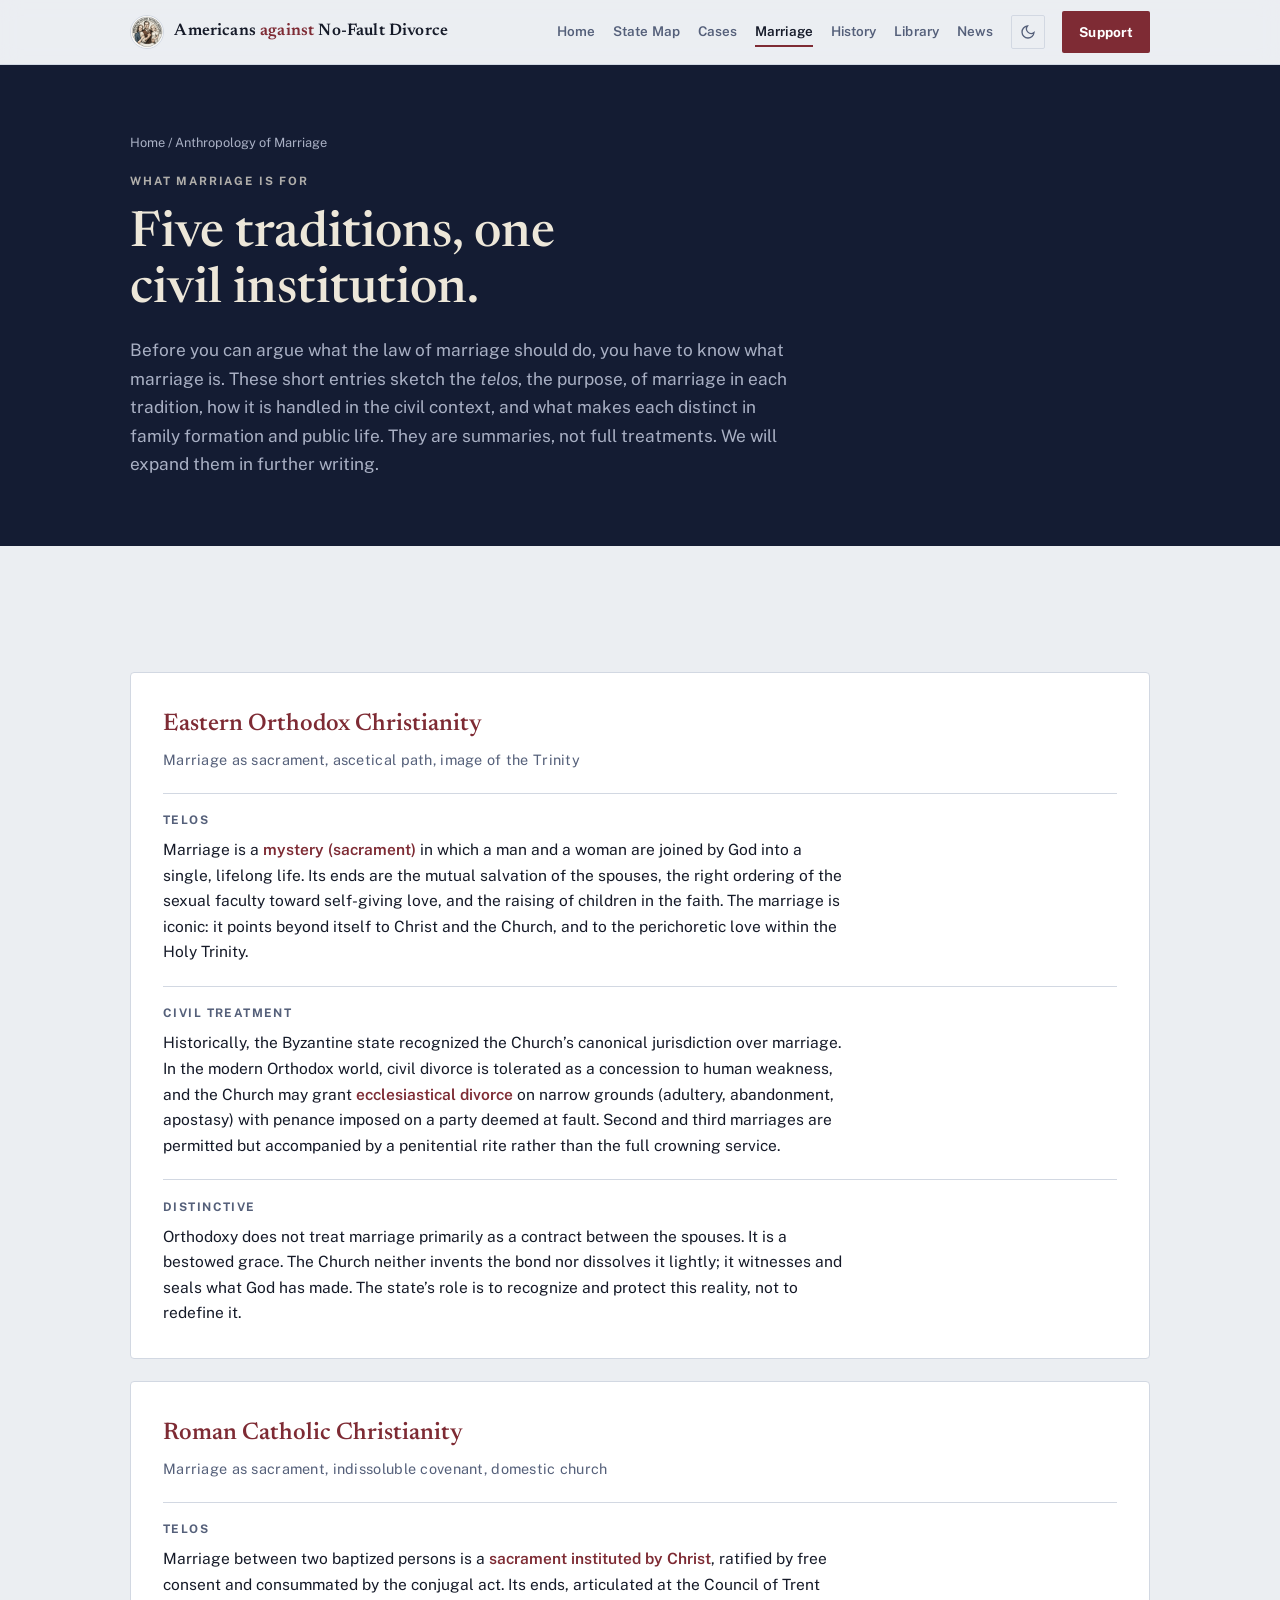
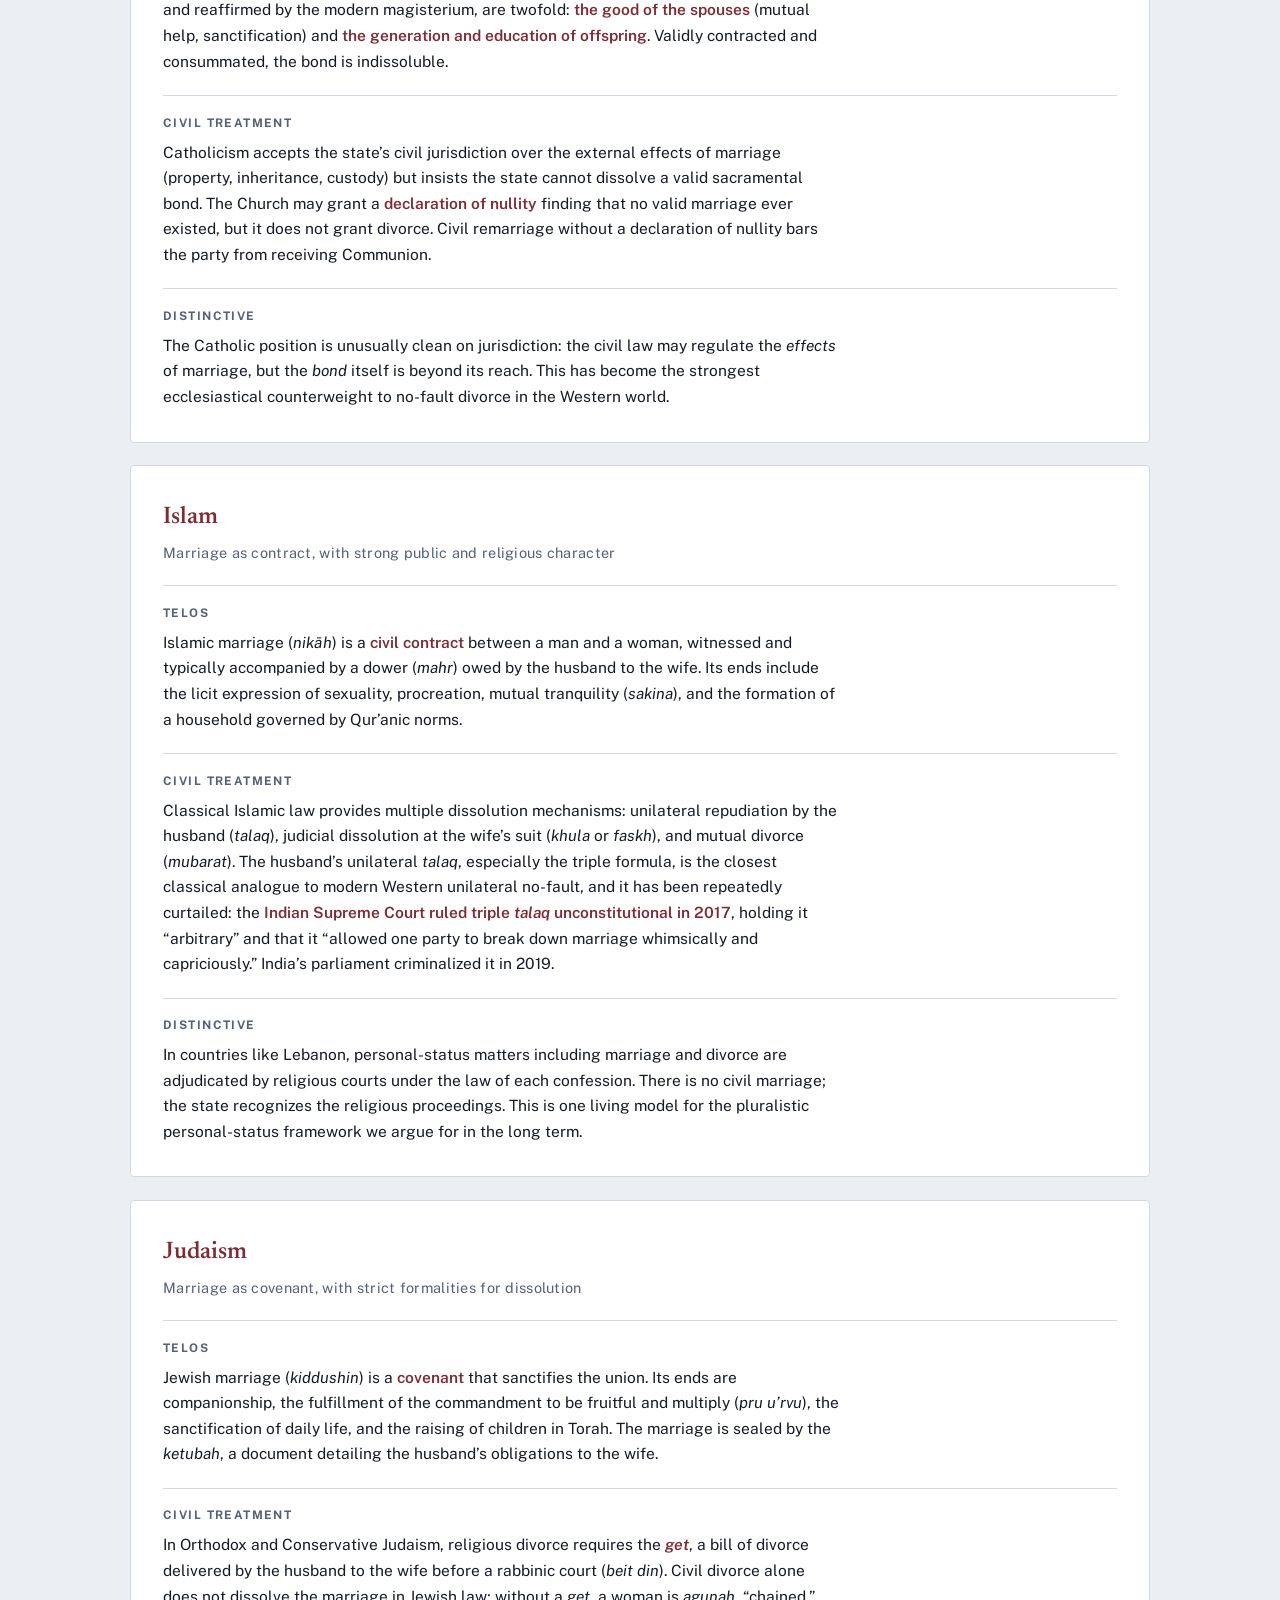
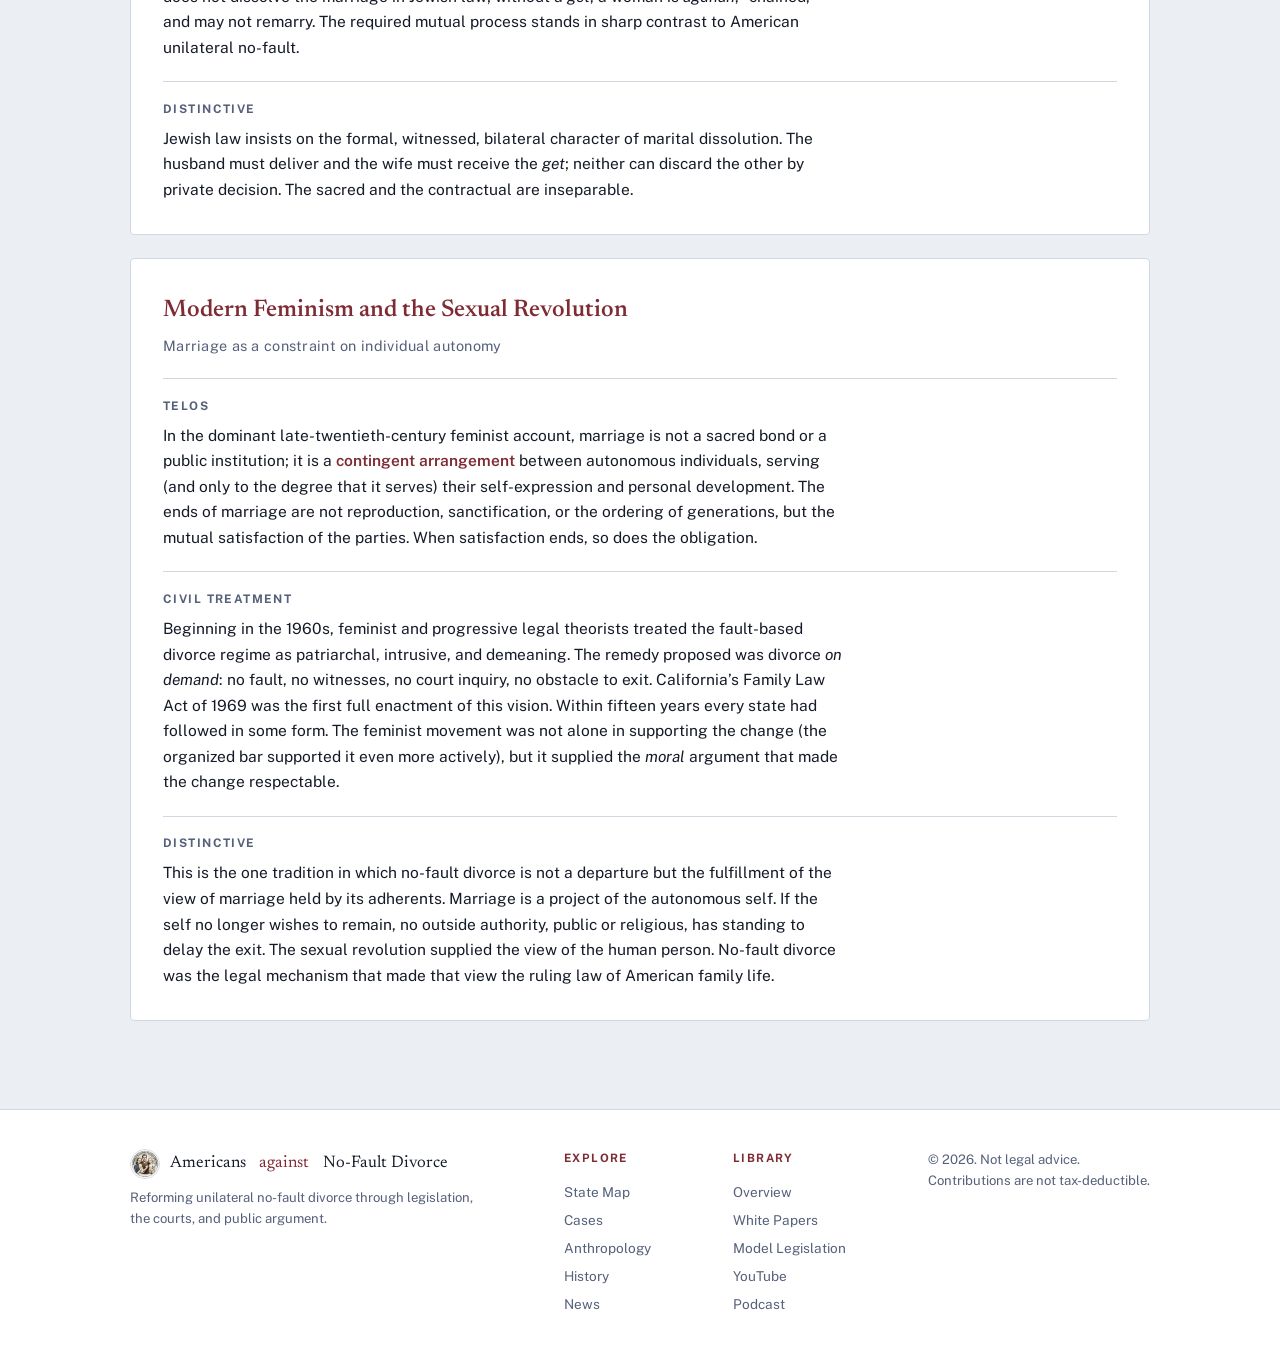
==== anthropology.html @ 53d506ba "Add files via upload" ====
<!doctype html>
<html lang="en">
<head>
<meta charset="utf-8">
<meta name="viewport" content="width=device-width, initial-scale=1, viewport-fit=cover">
<title>Anthropology of Marriage: Americans Against No-Fault Divorce</title>
<link rel="icon" href="assets/logo-180.png">
<link rel="stylesheet" href="https://fonts.googleapis.com/css2?family=Newsreader:ital,opsz,wght@0,6..72,400..700;1,6..72,400..700&family=Public+Sans:wght@400;600;700;800&display=swap">
<link rel="stylesheet" href="site.css">
</head>
<body>

<header class="nav">
  <div class="wrap">
    <a href="index.html" class="brand"><img src="assets/logo-180.png" alt="">
      <span class="bname">Americans <span class="amp">against</span> No&#8209;Fault Divorce</span></a>
    <nav class="navlinks">
      <a href="index.html">Home</a>
      <a href="index.html#map">State Map</a>
      <a href="cases.html">Cases</a>
      <a href="anthropology.html" class="active">Marriage</a>
      <a href="history.html">History</a>
      <a href="library.html">Library</a>
      <a href="news.html">News</a>
    </nav>
    <button class="themetoggle" id="themeBtn" aria-label="Toggle light or dark theme"><svg width="16" height="16" viewBox="0 0 24 24" fill="none" stroke="currentColor" stroke-width="2" aria-hidden="true"><path d="M21 12.8A9 9 0 1 1 11.2 3a7 7 0 0 0 9.8 9.8z"/></svg></button>
    <a href="index.html#involved" class="btn">Support</a>
  </div>
</header>

<div class="pagehead">
  <div class="wrap">
    <div class="crumb"><a href="index.html">Home</a> / Anthropology of Marriage</div>
    <div class="eyebrow">What Marriage Is For</div>
    <h1>Five traditions, one civil institution.</h1>
    <p class="lede">Before you can argue what the law of marriage should do, you have to know what marriage is. These short entries sketch the <i>telos</i>, the purpose, of marriage in each tradition, how it is handled in the civil context, and what makes each distinct in family formation and public life. They are summaries, not full treatments. We will expand them in further writing.</p>
  </div>
</div>

<main>
<section>
  <div class="wrap">
    <div class="faiths">

      <article class="faith">
        <div class="fname">Eastern Orthodox Christianity</div>
        <div class="fsubtitle">Marriage as sacrament, ascetical path, image of the Trinity</div>
        <h4>Telos</h4>
        <p>Marriage is a <b>mystery (sacrament)</b> in which a man and a woman are joined by God into a single, lifelong life. Its ends are the mutual salvation of the spouses, the right ordering of the sexual faculty toward self-giving love, and the raising of children in the faith. The marriage is iconic: it points beyond itself to Christ and the Church, and to the perichoretic love within the Holy Trinity.</p>
        <h4>Civil treatment</h4>
        <p>Historically, the Byzantine state recognized the Church&rsquo;s canonical jurisdiction over marriage. In the modern Orthodox world, civil divorce is tolerated as a concession to human weakness, and the Church may grant <b>ecclesiastical divorce</b> on narrow grounds (adultery, abandonment, apostasy) with penance imposed on a party deemed at fault. Second and third marriages are permitted but accompanied by a penitential rite rather than the full crowning service.</p>
        <h4>Distinctive</h4>
        <p>Orthodoxy does not treat marriage primarily as a contract between the spouses. It is a bestowed grace. The Church neither invents the bond nor dissolves it lightly; it witnesses and seals what God has made. The state&rsquo;s role is to recognize and protect this reality, not to redefine it.</p>
      </article>

      <article class="faith">
        <div class="fname">Roman Catholic Christianity</div>
        <div class="fsubtitle">Marriage as sacrament, indissoluble covenant, domestic church</div>
        <h4>Telos</h4>
        <p>Marriage between two baptized persons is a <b>sacrament instituted by Christ</b>, ratified by free consent and consummated by the conjugal act. Its ends, articulated at the Council of Trent and reaffirmed by the modern magisterium, are twofold: <b>the good of the spouses</b> (mutual help, sanctification) and <b>the generation and education of offspring</b>. Validly contracted and consummated, the bond is indissoluble.</p>
        <h4>Civil treatment</h4>
        <p>Catholicism accepts the state&rsquo;s civil jurisdiction over the external effects of marriage (property, inheritance, custody) but insists the state cannot dissolve a valid sacramental bond. The Church may grant a <b>declaration of nullity</b> finding that no valid marriage ever existed, but it does not grant divorce. Civil remarriage without a declaration of nullity bars the party from receiving Communion.</p>
        <h4>Distinctive</h4>
        <p>The Catholic position is unusually clean on jurisdiction: the civil law may regulate the <i>effects</i> of marriage, but the <i>bond</i> itself is beyond its reach. This has become the strongest ecclesiastical counterweight to no-fault divorce in the Western world.</p>
      </article>

      <article class="faith">
        <div class="fname">Islam</div>
        <div class="fsubtitle">Marriage as contract, with strong public and religious character</div>
        <h4>Telos</h4>
        <p>Islamic marriage (<i>nik&amacr;h</i>) is a <b>civil contract</b> between a man and a woman, witnessed and typically accompanied by a dower (<i>mahr</i>) owed by the husband to the wife. Its ends include the licit expression of sexuality, procreation, mutual tranquility (<i>sakina</i>), and the formation of a household governed by Qur&rsquo;anic norms.</p>
        <h4>Civil treatment</h4>
        <p>Classical Islamic law provides multiple dissolution mechanisms: unilateral repudiation by the husband (<i>talaq</i>), judicial dissolution at the wife&rsquo;s suit (<i>khula</i> or <i>faskh</i>), and mutual divorce (<i>mubarat</i>). The husband&rsquo;s unilateral <i>talaq</i>, especially the triple formula, is the closest classical analogue to modern Western unilateral no-fault, and it has been repeatedly curtailed: the <b>Indian Supreme Court ruled triple <i>talaq</i> unconstitutional in 2017</b>, holding it &ldquo;arbitrary&rdquo; and that it &ldquo;allowed one party to break down marriage whimsically and capriciously.&rdquo; India&rsquo;s parliament criminalized it in 2019.</p>
        <h4>Distinctive</h4>
        <p>In countries like Lebanon, personal-status matters including marriage and divorce are adjudicated by religious courts under the law of each confession. There is no civil marriage; the state recognizes the religious proceedings. This is one living model for the pluralistic personal-status framework we argue for in the long term.</p>
      </article>

      <article class="faith">
        <div class="fname">Judaism</div>
        <div class="fsubtitle">Marriage as covenant, with strict formalities for dissolution</div>
        <h4>Telos</h4>
        <p>Jewish marriage (<i>kiddushin</i>) is a <b>covenant</b> that sanctifies the union. Its ends are companionship, the fulfillment of the commandment to be fruitful and multiply (<i>pru u&rsquo;rvu</i>), the sanctification of daily life, and the raising of children in Torah. The marriage is sealed by the <i>ketubah</i>, a document detailing the husband&rsquo;s obligations to the wife.</p>
        <h4>Civil treatment</h4>
        <p>In Orthodox and Conservative Judaism, religious divorce requires the <b><i>get</i></b>, a bill of divorce delivered by the husband to the wife before a rabbinic court (<i>beit din</i>). Civil divorce alone does not dissolve the marriage in Jewish law; without a <i>get</i>, a woman is <i>agunah</i>, &ldquo;chained,&rdquo; and may not remarry. The required mutual process stands in sharp contrast to American unilateral no-fault.</p>
        <h4>Distinctive</h4>
        <p>Jewish law insists on the formal, witnessed, bilateral character of marital dissolution. The husband must deliver and the wife must receive the <i>get</i>; neither can discard the other by private decision. The sacred and the contractual are inseparable.</p>
      </article>

      <article class="faith">
        <div class="fname">Modern Feminism and the Sexual Revolution</div>
        <div class="fsubtitle">Marriage as a constraint on individual autonomy</div>
        <h4>Telos</h4>
        <p>In the dominant late-twentieth-century feminist account, marriage is not a sacred bond or a public institution; it is a <b>contingent arrangement</b> between autonomous individuals, serving (and only to the degree that it serves) their self-expression and personal development. The ends of marriage are not reproduction, sanctification, or the ordering of generations, but the mutual satisfaction of the parties. When satisfaction ends, so does the obligation.</p>
        <h4>Civil treatment</h4>
        <p>Beginning in the 1960s, feminist and progressive legal theorists treated the fault-based divorce regime as patriarchal, intrusive, and demeaning. The remedy proposed was divorce <i>on demand</i>: no fault, no witnesses, no court inquiry, no obstacle to exit. California&rsquo;s Family Law Act of 1969 was the first full enactment of this vision. Within fifteen years every state had followed in some form. The feminist movement was not alone in supporting the change (the organized bar supported it even more actively), but it supplied the <i>moral</i> argument that made the change respectable.</p>
        <h4>Distinctive</h4>
        <p>This is the one tradition in which no-fault divorce is not a departure but the fulfillment of the view of marriage held by its adherents. Marriage is a project of the autonomous self. If the self no longer wishes to remain, no outside authority, public or religious, has standing to delay the exit. The sexual revolution supplied the view of the human person. No-fault divorce was the legal mechanism that made that view the ruling law of American family life.</p>
      </article>

    </div>
  </div>
</section>
</main>

<footer>
  <div class="wrap">
    <div class="fcol"><div class="fb"><img src="assets/logo-180.png" alt="">Americans <span style="color:var(--accent)">&nbsp;against&nbsp;</span> No-Fault Divorce</div>
      <small>Reforming unilateral no-fault divorce through legislation, the courts, and public argument.</small></div>
    <nav><div class="fhead">Explore</div><a href="index.html#map">State Map</a><a href="cases.html">Cases</a><a href="anthropology.html">Anthropology</a><a href="history.html">History</a><a href="news.html">News</a></nav>
    <nav><div class="fhead">Library</div><a href="library.html">Overview</a><a href="papers.html">White Papers</a><a href="bills.html">Model Legislation</a><a href="youtube.html">YouTube</a><a href="podcast.html">Podcast</a></nav>
    <div class="fcol"><small>&copy; <span class="yr"></span>. Not legal advice.<br>Contributions are not tax-deductible.</small></div>
  </div>
</footer>
<script src="site.js"></script>
</body>
</html>
---- site.css ----
/* Americans Against No-Fault Divorce */
:root{
  --bg:#EBEEF2; --surface:#FFFFFF; --ink:#151A28; --muted:#55607A;
  --line:#D2D8E2; --accent:#7E2B34; --accent-soft:#9A3B44;
  --navy:#141C33; --on-navy:#EDE7D9; --on-navy-muted:#A9B0C4;
  --chip:#EEF1F6; --good:#2E6B4F; --good-fill:#DCEBE2;
  --red:#B4303A; --red-fill:#F4D3D6; --amber:#9A6B1A; --amber-fill:#F2E4C7;
  --paper:#F7F4EC; --paper-line:#D8D2C2;
  --serif:"Newsreader",Georgia,"Times New Roman",serif;
  --sans:"Public Sans",system-ui,-apple-system,"Segoe UI",sans-serif;
  --maxw:1060px;
  --header-bg:rgba(235,238,242,.84);
}
@media (prefers-color-scheme:dark){:root:not([data-theme="light"]){
  --bg:#0D111C; --surface:#151B2A; --ink:#E7E9EF; --muted:#9BA5BB;
  --line:#28303F; --accent:#CC7A80; --accent-soft:#B9666C;
  --navy:#090D18; --on-navy:#ECE6D8; --on-navy-muted:#9BA3BA;
  --chip:#1B2334; --good:#5FB58C; --good-fill:#13271F;
  --red:#D96B74; --red-fill:#3A1A1E; --amber:#D9B06A; --amber-fill:#2E2416;
  --header-bg:rgba(13,17,28,.84);
  color-scheme:dark;
}}
:root[data-theme="dark"]{
  --bg:#0D111C; --surface:#151B2A; --ink:#E7E9EF; --muted:#9BA5BB;
  --line:#28303F; --accent:#CC7A80; --accent-soft:#B9666C;
  --navy:#090D18; --on-navy:#ECE6D8; --on-navy-muted:#9BA3BA;
  --chip:#1B2334; --good:#5FB58C; --good-fill:#13271F;
  --red:#D96B74; --red-fill:#3A1A1E; --amber:#D9B06A; --amber-fill:#2E2416;
  --header-bg:rgba(13,17,28,.84);
  color-scheme:dark;
}

*{box-sizing:border-box}
html{padding-top:env(safe-area-inset-top,0px);padding-bottom:env(safe-area-inset-bottom,0px)}
body{margin:0;background:var(--bg);color:var(--ink);font-family:var(--sans);
  font-size:clamp(1rem,.96rem + .18vw,1.075rem);line-height:1.65;-webkit-font-smoothing:antialiased}
body::before{content:"";position:fixed;inset:0 0 auto;height:env(safe-area-inset-top,0px);
  background:var(--header-bg);z-index:30}
img{max-width:100%}
h1,h2,h3{font-family:var(--serif);font-weight:560;text-wrap:balance;line-height:1.12;margin:0}
p{margin:0}
a{color:inherit}
[hidden]{display:none!important}
.wrap{max-width:var(--maxw);margin-inline:auto;
  padding-left:max(20px,env(safe-area-inset-left,0px));
  padding-right:max(20px,env(safe-area-inset-right,0px))}
section{padding-block:clamp(3.2rem,7vw,5.5rem)}

.eyebrow{font-family:var(--sans);font-weight:700;font-size:.72rem;letter-spacing:.16em;
  text-transform:uppercase;color:var(--accent);margin-bottom:1rem}
.on-navy .eyebrow{color:var(--on-navy);opacity:.72}
.lead-h{font-size:clamp(1.7rem,3.4vw,2.5rem);font-weight:540;max-width:22ch;letter-spacing:-.005em}
.section-intro{color:var(--muted);max-width:60ch;margin-top:1.1rem;font-size:1.08rem}
.section-intro b{color:var(--ink)}

/* nav */
header.nav{position:sticky;top:env(safe-area-inset-top,0px);z-index:40;
  background:var(--header-bg);backdrop-filter:saturate(1.3) blur(10px);
  border-bottom:1px solid var(--line)}
.nav .wrap{display:flex;align-items:center;gap:1.1rem;min-height:64px;padding-block:.5rem}
.brand{display:flex;align-items:center;gap:.65rem;font-family:var(--serif);font-weight:600;
  font-size:1.05rem;letter-spacing:.01em;text-decoration:none;white-space:nowrap;margin-right:auto;min-width:0}
.brand img{width:34px;height:34px;border-radius:50%;border:1px solid var(--line);flex:none}
.brand .amp{color:var(--accent)}
.brand .bname{overflow:hidden;text-overflow:ellipsis}
.navlinks{display:flex;gap:1.1rem;align-items:center}
.navlinks a{font-size:.84rem;text-decoration:none;color:var(--muted);font-weight:600;
  letter-spacing:.01em;transition:color .15s;white-space:nowrap;padding-block:.2rem;border-bottom:2px solid transparent}
.navlinks a:hover{color:var(--ink)}
.navlinks a.active{color:var(--ink);border-bottom-color:var(--accent)}
.btn{font-family:var(--sans);font-weight:700;font-size:.85rem;letter-spacing:.01em;
  text-decoration:none;cursor:pointer;border:0;border-radius:2px;padding:.62rem 1.05rem;
  background:var(--accent);color:#fff;transition:background .15s,transform .05s;display:inline-block}
.btn:hover{background:var(--accent-soft)}
.btn:active{transform:translateY(1px)}
.btn.ghost{background:transparent;color:var(--ink);border:1px solid var(--line)}
.btn.ghost:hover{border-color:var(--muted)}
.btn.on-dark{background:var(--on-navy);color:#141C33}
.btn.on-dark:hover{background:#fff}
.themetoggle{background:transparent;border:1px solid var(--line);color:var(--muted);
  border-radius:2px;width:34px;height:34px;cursor:pointer;display:grid;place-items:center;flex:none}
.themetoggle:hover{color:var(--ink);border-color:var(--muted)}
@media(max-width:980px){.navlinks{display:none}}

/* hero */
.hero{background:var(--navy);color:var(--on-navy);position:relative;overflow:hidden}
.hero .statute{position:absolute;right:-2%;top:50%;transform:translateY(-50%);
  font-family:var(--serif);font-style:italic;font-size:clamp(9rem,26vw,22rem);
  color:var(--on-navy);opacity:.045;pointer-events:none;line-height:.8;white-space:nowrap}
.hero .wrap{position:relative;display:grid;grid-template-columns:1fr auto;
  gap:clamp(1.5rem,4vw,3.5rem);align-items:center}
.hero h1{font-size:clamp(2.2rem,5.2vw,3.7rem);font-weight:520;letter-spacing:-.01em;max-width:16ch}
.hero .lede{color:var(--on-navy);opacity:.9;font-size:clamp(1.06rem,1.6vw,1.28rem);
  line-height:1.5;max-width:50ch;margin-top:1.4rem}
.hero .lede b{font-weight:600;color:#fff}
.hero .cta{display:flex;gap:.8rem;flex-wrap:wrap;margin-top:2.1rem}
.hero .rule{width:64px;height:2px;background:var(--accent);margin-bottom:1.8rem}
.seal{width:clamp(150px,22vw,250px);height:auto;aspect-ratio:1;border-radius:50%;
  box-shadow:0 0 0 1px rgba(255,255,255,.22),0 0 0 8px rgba(255,255,255,.05),0 18px 50px rgba(0,0,0,.45)}
@media(max-width:720px){.hero .wrap{grid-template-columns:1fr}
  .seal{order:-1;width:130px}}

/* page head */
.pagehead{background:var(--navy);color:var(--on-navy);padding-block:clamp(2.6rem,6vw,4.2rem)}
.pagehead .eyebrow{color:var(--on-navy);opacity:.72}
.pagehead h1{font-size:clamp(2rem,4.6vw,3.1rem);font-weight:530;max-width:20ch}
.pagehead .lede{color:var(--on-navy-muted);max-width:60ch;margin-top:1.1rem;font-size:1.08rem}
.crumb{font-size:.8rem;color:var(--on-navy-muted);margin-bottom:1.2rem}
.crumb a{color:var(--on-navy-muted);text-decoration:none}
.crumb a:hover{color:var(--on-navy)}

/* contrast */
.contrast{display:grid;grid-template-columns:1fr 1fr;gap:1px;background:var(--line);
  border:1px solid var(--line);border-radius:4px;overflow:hidden;margin-top:2.4rem}
.contrast>div{background:var(--surface);padding:clamp(1.3rem,3vw,2rem);min-width:0}
.contrast .k{font-size:.74rem;font-weight:700;letter-spacing:.12em;text-transform:uppercase;margin-bottom:.9rem}
.contrast .now .k{color:var(--muted)}
.contrast .prop .k{color:var(--accent)}
.contrast h3{font-size:1.25rem;margin-bottom:.6rem;font-weight:560}
.contrast p{color:var(--muted)}
@media(max-width:620px){.contrast{grid-template-columns:1fr}}

/* planks */
.planks{display:flex;flex-direction:column;margin-top:2.4rem;border-top:1px solid var(--line)}
.plank{display:grid;grid-template-columns:auto 1fr;gap:clamp(1.1rem,3vw,2.4rem);
  padding-block:1.9rem;border-bottom:1px solid var(--line);align-items:start}
.plank .num{font-family:var(--serif);font-style:italic;font-size:2rem;color:var(--accent);
  line-height:1;min-width:1.8ch}
.plank h3{font-size:1.3rem;font-weight:560;margin-bottom:.5rem}
.plank p{color:var(--muted);max-width:60ch}

/* tracks */
.tracks{display:grid;grid-template-columns:repeat(3,1fr);gap:1.1rem;margin-top:2.4rem}
.track{background:var(--surface);border:1px solid var(--line);border-radius:4px;
  padding:clamp(1.3rem,2.5vw,1.7rem);min-width:0}
.track .t-k{font-family:var(--serif);font-style:italic;color:var(--accent);font-size:1.02rem;margin-bottom:.7rem}
.track h3{font-size:1.18rem;font-weight:560;margin-bottom:.55rem}
.track p{color:var(--muted);font-size:.98rem}
.track .states{margin-top:.9rem;font-size:.8rem;letter-spacing:.04em;color:var(--ink);font-weight:600}
@media(max-width:760px){.tracks{grid-template-columns:1fr}}

/* key quote callout */
.callout{background:var(--surface);border:1px solid var(--line);border-left:4px solid var(--accent);
  padding:clamp(1.3rem,3vw,1.8rem) clamp(1.3rem,3vw,2rem);margin:2.2rem 0;border-radius:0 4px 4px 0}
.callout p{font-family:var(--serif);font-size:1.18rem;line-height:1.5;color:var(--ink);font-style:italic}
.callout cite{display:block;margin-top:.6rem;font-family:var(--sans);font-size:.78rem;
  font-weight:700;letter-spacing:.1em;text-transform:uppercase;font-style:normal;color:var(--muted)}

/* two-up prose */
.twoup{display:grid;grid-template-columns:1fr 1fr;gap:clamp(1.4rem,3.5vw,3rem);margin-top:2.4rem}
.twoup h3{font-size:1.2rem;font-weight:560;margin-bottom:.6rem;color:var(--accent)}
.twoup p{color:var(--muted);max-width:52ch}
.twoup p + p{margin-top:1rem}
@media(max-width:760px){.twoup{grid-template-columns:1fr}}

/* state map */
.mapgrid{display:grid;grid-template-columns:1.15fr .85fr;gap:clamp(1.3rem,3vw,2.4rem);
  margin-top:2.4rem;align-items:start}
@media(max-width:860px){.mapgrid{grid-template-columns:1fr}}
.mapbox{position:relative;min-width:0}
.ussvg{width:100%;height:auto;display:block}
.ussvg path{fill:var(--chip);stroke:var(--bg);stroke-width:1.1;cursor:pointer;
  transition:fill .12s,filter .12s;outline:none}
.ussvg path:hover,.ussvg path:focus-visible{filter:brightness(.92);stroke:var(--muted)}
:root[data-theme="dark"] .ussvg path:hover,:root[data-theme="dark"] .ussvg path:focus-visible{filter:brightness(1.35)}
@media (prefers-color-scheme:dark){:root:not([data-theme="light"]) .ussvg path:hover,
 :root:not([data-theme="light"]) .ussvg path:focus-visible{filter:brightness(1.35)}}
.ussvg path.unilateral{fill:var(--red-fill);stroke:var(--red)}
.ussvg path.model{fill:var(--good-fill);stroke:var(--good)}
.ussvg path.hybrid{fill:var(--amber-fill);stroke:var(--amber)}
.ussvg path.focus{stroke-width:2.2;stroke:var(--accent)}
.ussvg path.sel{stroke:var(--accent);stroke-width:2.4;filter:none}
.maptip{position:fixed;z-index:50;pointer-events:none;background:var(--navy);color:var(--on-navy);
  font-size:.78rem;font-weight:600;padding:.3rem .6rem;border-radius:2px;transform:translate(-50%,calc(-100% - 10px));
  white-space:nowrap;box-shadow:0 4px 14px rgba(0,0,0,.25)}
.legend{display:flex;flex-wrap:wrap;gap:.9rem 1.3rem;margin-top:1.1rem;font-size:.8rem;color:var(--muted)}
.legend span{display:inline-flex;align-items:center;gap:.45rem}
.swatch{width:14px;height:14px;border-radius:3px;border:1px solid var(--line);flex:none}
.swatch.unilateral{background:var(--red-fill);border-color:var(--red)}
.swatch.model{background:var(--good-fill);border-color:var(--good)}
.swatch.hybrid{background:var(--amber-fill);border-color:var(--amber)}
.swatch.focus{background:var(--chip);border-color:var(--accent);border-width:2px}
.statepanel{background:var(--surface);border:1px solid var(--line);border-radius:4px;
  padding:clamp(1.3rem,3vw,1.8rem);position:sticky;top:calc(env(safe-area-inset-top,0px) + 80px);min-width:0}
.statepanel .pname{font-family:var(--serif);font-size:1.6rem;font-weight:560;line-height:1}
.statepanel .ptags{display:flex;flex-wrap:wrap;gap:.4rem;margin-top:.8rem}
.ptag{font-size:.7rem;font-weight:700;letter-spacing:.06em;text-transform:uppercase;
  border-radius:2px;padding:.26rem .5rem;border:1px solid var(--line);color:var(--muted)}
.ptag.model{color:var(--good);border-color:var(--good);background:var(--good-fill)}
.ptag.unilateral{color:var(--red);border-color:var(--red);background:var(--red-fill)}
.ptag.hybrid{color:var(--amber);border-color:var(--amber);background:var(--amber-fill)}
.ptag.focus{color:var(--accent);border-color:var(--accent)}
.field{border-top:1px solid var(--line);padding-top:1rem;margin-top:1rem}
.field .fl{font-size:.72rem;font-weight:700;letter-spacing:.1em;text-transform:uppercase;
  color:var(--accent);margin-bottom:.4rem}
.field p{font-size:.95rem;color:var(--ink)}
.field p.empty{color:var(--muted);font-style:italic}
.field .cite{font-family:var(--serif);font-style:italic}
.mapcaveat{margin-top:1.2rem;padding:1rem 1.2rem;background:var(--chip);border:1px solid var(--line);
  border-radius:4px;font-size:.88rem;color:var(--muted)}
.mapcaveat b{color:var(--ink)}
.mapnote{margin-top:1.6rem;font-size:.82rem;color:var(--muted);border-left:2px solid var(--line);
  padding-left:.9rem;max-width:62ch}
.mapnote a{color:var(--accent)}

/* case band */
.case{background:var(--navy);color:var(--on-navy)}
.case h2{font-size:clamp(1.7rem,3.4vw,2.4rem);font-weight:540;max-width:22ch}
.case .case-intro{color:var(--on-navy-muted);max-width:60ch;margin-top:1.1rem}
.docket{display:grid;grid-template-columns:1.05fr .95fr;gap:clamp(1.3rem,3vw,2.6rem);
  margin-top:2.6rem;align-items:start}
.docket-card{border:1px solid rgba(255,255,255,.16);border-radius:4px;padding:1.5rem;background:rgba(255,255,255,.03)}
.docket-card .dl{display:grid;grid-template-columns:auto 1fr;gap:.45rem 1.1rem;font-size:.92rem;margin:0}
.docket-card dt{color:var(--on-navy-muted);white-space:nowrap}
.docket-card dd{margin:0;color:var(--on-navy)}
.docket-card dd em{font-style:italic}
.theory p{color:var(--on-navy-muted);margin-bottom:1.1rem}
.theory p b{color:var(--on-navy);font-weight:600}
.grounds{display:flex;flex-wrap:wrap;gap:.5rem}
.ground{font-size:.78rem;letter-spacing:.02em;border:1px solid rgba(255,255,255,.2);
  color:var(--on-navy);border-radius:2px;padding:.34rem .6rem}
@media(max-width:720px){.docket{grid-template-columns:1fr}}

.caselist{display:flex;flex-direction:column;gap:1.4rem;margin-top:2.4rem}
.casecard{background:var(--surface);border:1px solid var(--line);border-radius:4px;
  padding:clamp(1.4rem,3vw,2rem);min-width:0}
.casecard .chead{display:flex;flex-wrap:wrap;gap:.7rem 1rem;align-items:baseline;justify-content:space-between}
.casecard .court{font-size:.76rem;font-weight:700;letter-spacing:.1em;text-transform:uppercase;color:var(--muted)}
.casecard h3{font-family:var(--serif);font-style:italic;font-size:1.5rem;font-weight:540;margin-top:.4rem}
.status{font-size:.7rem;font-weight:700;letter-spacing:.07em;text-transform:uppercase;
  border-radius:2px;padding:.3rem .55rem;border:1px solid var(--line);color:var(--muted);white-space:nowrap}
.status.active{color:var(--good);border-color:var(--good);background:var(--good-fill)}
.status.adverse{color:var(--accent);border-color:var(--accent)}
.casecard .cmeta{font-size:.88rem;color:var(--muted);margin-top:.3rem}
.casecard .cbody{margin-top:1rem;color:var(--muted);max-width:72ch}
.casecard .cbody b{color:var(--ink);font-weight:600}
.casecard .gchips{display:flex;flex-wrap:wrap;gap:.45rem;margin-top:1.1rem}
.gchip{font-size:.74rem;border:1px solid var(--line);color:var(--muted);border-radius:2px;padding:.28rem .55rem}
.argblock{margin-top:1.3rem;background:var(--chip);border-left:3px solid var(--accent);
  padding:1rem 1.1rem;border-radius:0 3px 3px 0}
.argblock .alabel{font-size:.72rem;font-weight:700;letter-spacing:.1em;text-transform:uppercase;color:var(--accent);margin-bottom:.4rem}
.argblock p{font-size:.93rem;color:var(--ink)}
.argblock p + p{margin-top:.5rem}

/* library */
.lib{display:grid;grid-template-columns:repeat(2,1fr);gap:1.1rem;margin-top:2.4rem}
@media(max-width:720px){.lib{grid-template-columns:1fr}}
.libcard{display:flex;flex-direction:column;gap:.6rem;background:var(--surface);
  border:1px solid var(--line);border-radius:4px;padding:clamp(1.3rem,2.5vw,1.7rem);
  text-decoration:none;color:inherit;transition:border-color .12s,transform .08s;min-width:0}
.libcard:hover{border-color:var(--muted);transform:translateY(-2px)}
.libcard .lk{font-family:var(--serif);font-style:italic;color:var(--accent);font-size:1rem;
  display:flex;align-items:center;justify-content:space-between;gap:1rem}
.libcard .lk .arrow{font-style:normal;font-weight:700;transition:transform .12s}
.libcard:hover .lk .arrow{transform:translateX(3px)}
.libcard h3{font-size:1.18rem;font-weight:560}
.libcard p{color:var(--muted);font-size:.95rem}

/* papers */
.papers{display:flex;flex-direction:column;margin-top:2.4rem;border-top:1px solid var(--line)}
.paper{display:grid;grid-template-columns:auto 1fr auto;gap:clamp(1rem,3vw,2.2rem);
  padding-block:1.7rem;border-bottom:1px solid var(--line);align-items:start}
.paper .pno{font-family:var(--serif);font-style:italic;color:var(--accent);font-size:1.3rem;min-width:2ch}
.paper h3{font-size:1.25rem;font-weight:560;margin-bottom:.45rem}
.paper h3 a{color:inherit;text-decoration:none;border-bottom:1px solid transparent}
.paper h3 a:hover{border-bottom-color:var(--accent)}
.paper p{color:var(--muted);max-width:62ch;font-size:.97rem}
.paper .plink{display:inline-block;margin-top:.6rem;font-size:.85rem;font-weight:700;color:var(--accent);text-decoration:none}
.paper .plink:hover{text-decoration:underline}
.paper .soon{font-size:.7rem;font-weight:700;letter-spacing:.06em;text-transform:uppercase;
  color:var(--muted);border:1px solid var(--line);border-radius:2px;padding:.24rem .5rem;white-space:nowrap}
@media(max-width:640px){.paper{grid-template-columns:auto 1fr}.paper .soon{grid-column:2}}

/* bills page */
.billdoc{background:var(--surface);border:1px solid var(--line);border-radius:4px;
  padding:clamp(1.6rem,4vw,2.6rem);margin-top:2.4rem}
.billdoc .bd-head{text-align:center;border-bottom:2px solid var(--ink);padding-bottom:1.3rem}
.billdoc .bd-head .k{font-size:.72rem;font-weight:700;letter-spacing:.16em;text-transform:uppercase;color:var(--accent)}
.billdoc .bd-head h3{font-family:var(--serif);font-size:1.7rem;font-weight:560;margin-top:.5rem}
.billdoc .bd-head p{color:var(--muted);font-size:.9rem;margin-top:.4rem}
.bsec{border-bottom:1px solid var(--line);padding-block:1.3rem}
.bsec:last-child{border-bottom:0}
.bsec h4{font-family:var(--serif);font-size:1.08rem;font-weight:600;margin:0 0 .4rem}
.bsec h4 .sn{font-style:italic;color:var(--accent);margin-right:.5rem}
.bsec p{color:var(--muted);font-size:.96rem;max-width:66ch}
.draftstamp{display:inline-block;transform:rotate(-4deg);border:2px solid var(--accent);color:var(--accent);
  font-weight:800;letter-spacing:.2em;font-size:.78rem;padding:.3rem .8rem;border-radius:2px;margin-bottom:1.2rem}
.downloadbtn{display:inline-flex;align-items:center;gap:.5rem;font-size:.9rem;font-weight:700;
  text-decoration:none;background:var(--accent);color:#fff;padding:.7rem 1.1rem;border-radius:2px;margin-top:1.5rem}
.downloadbtn:hover{background:var(--accent-soft)}

/* podcast + youtube embeds */
.episodes{display:flex;flex-direction:column;margin-top:1.6rem;border-top:1px solid var(--line)}
.ep{display:grid;grid-template-columns:auto 1fr;gap:clamp(1rem,3vw,2rem);padding-block:1.4rem;
  border-bottom:1px solid var(--line);align-items:start}
.ep .eno{font-family:var(--serif);font-style:italic;color:var(--accent);font-size:1.1rem;min-width:3.2ch}
.ep h3{font-size:1.14rem;font-weight:560;margin-bottom:.3rem}
.ep p{color:var(--muted);font-size:.94rem;max-width:62ch}
.ytembed{aspect-ratio:16/9;margin-top:1.8rem;background:var(--navy);border:1px solid var(--line);border-radius:4px;overflow:hidden}
.ytembed iframe{width:100%;height:100%;border:0;display:block}

/* anthropology grid */
.faiths{display:grid;grid-template-columns:1fr;gap:1.4rem;margin-top:2.4rem}
.faith{background:var(--surface);border:1px solid var(--line);border-radius:4px;
  padding:clamp(1.3rem,3vw,2rem);min-width:0}
.faith .fname{font-family:var(--serif);font-size:1.5rem;font-weight:560;color:var(--accent)}
.faith .fsubtitle{color:var(--muted);font-size:.9rem;margin-top:.2rem;letter-spacing:.02em}
.faith h4{font-family:var(--sans);font-size:.74rem;font-weight:700;letter-spacing:.12em;
  text-transform:uppercase;color:var(--muted);margin:1.3rem 0 .4rem;border-top:1px solid var(--line);padding-top:1.1rem}
.faith h4:first-of-type{margin-top:1.3rem}
.faith p{color:var(--ink);font-size:.97rem;max-width:68ch}
.faith p b{color:var(--accent);font-weight:600}

/* timeline */
.timeline{position:relative;margin-top:2.4rem;padding-left:1.5rem;border-left:2px solid var(--line)}
.tli{position:relative;padding-block:1.3rem}
.tli:not(:last-child){border-bottom:1px solid var(--line)}
.tli::before{content:"";position:absolute;left:calc(-1.5rem - 7px);top:1.7rem;width:12px;height:12px;
  border-radius:50%;background:var(--accent);border:3px solid var(--bg);box-shadow:0 0 0 1px var(--line)}
.tli .tyear{font-family:var(--serif);font-style:italic;color:var(--accent);font-size:1.1rem;font-weight:600}
.tli h3{font-size:1.15rem;font-weight:560;margin:.3rem 0 .5rem}
.tli p{color:var(--muted);font-size:.95rem;max-width:62ch}

/* news */
.posts{display:flex;flex-direction:column;margin-top:2.4rem;border-top:1px solid var(--line)}
.post{padding-block:1.6rem;border-bottom:1px solid var(--line)}
.post .pmeta{font-size:.76rem;font-weight:700;letter-spacing:.1em;text-transform:uppercase;color:var(--muted);margin-bottom:.4rem}
.post .pmeta .ptag{display:inline-block;color:var(--accent);background:transparent;border:0;padding:0;margin-right:.4rem}
.post h3{font-size:1.3rem;font-weight:560;margin-bottom:.5rem}
.post p{color:var(--muted);max-width:68ch}

/* record / allies */
.record{display:grid;grid-template-columns:repeat(2,1fr);gap:1px;background:var(--line);
  border:1px solid var(--line);border-radius:4px;overflow:hidden;margin-top:2.4rem}
.rec{background:var(--surface);padding:1.4rem 1.5rem;min-width:0}
.rec .y{font-family:var(--serif);font-style:italic;color:var(--accent);font-size:.95rem;margin-bottom:.35rem}
.rec h3{font-size:1.1rem;font-weight:560;margin-bottom:.3rem}
.rec p{color:var(--muted);font-size:.93rem}
@media(max-width:620px){.record{grid-template-columns:1fr}}
.allies{display:flex;flex-wrap:wrap;gap:.7rem;margin-top:1.8rem}
.ally{border:1px solid var(--line);border-radius:2px;padding:.55rem .9rem;background:var(--surface);
  font-weight:600;font-size:.92rem;text-decoration:none;color:var(--ink);transition:border-color .12s,color .12s}
.ally:hover{border-color:var(--accent);color:var(--accent)}
.ally::after{content:" \2197";color:var(--muted);font-size:.75em}

/* get involved */
.give{display:grid;grid-template-columns:repeat(3,1fr);gap:1.1rem;margin-top:2.4rem}
.give .card{background:var(--surface);border:1px solid var(--line);border-radius:4px;padding:1.5rem;
  min-width:0;display:flex;flex-direction:column;gap:.5rem}
.give .card h3{font-size:1.14rem;font-weight:560}
.give .card p{color:var(--muted);font-size:.95rem}
@media(max-width:760px){.give{grid-template-columns:1fr}}
.contactbar{margin-top:2.4rem;border:1px solid var(--line);border-radius:4px;background:var(--surface);
  padding:clamp(1.4rem,3vw,2rem)}
.contactbar h3{font-size:1.25rem;font-weight:560;margin-bottom:.4rem}
.contactbar p{color:var(--muted);max-width:60ch}
.form{display:grid;grid-template-columns:1fr 1fr;gap:.8rem;margin-top:1.3rem}
.form .full{grid-column:1/-1}
label{display:block;font-size:.76rem;font-weight:700;letter-spacing:.06em;text-transform:uppercase;
  color:var(--muted);margin-bottom:.35rem}
input,select,textarea{width:100%;font-family:var(--sans);font-size:.98rem;color:var(--ink);
  background:var(--bg);border:1px solid var(--line);border-radius:3px;padding:.62rem .7rem}
input:focus,select:focus,textarea:focus{outline:2px solid var(--accent);outline-offset:1px;border-color:transparent}
textarea{resize:vertical;min-height:84px}
.formnote{font-size:.85rem;color:var(--muted);margin-top:.7rem}
.mailrow{display:flex;align-items:center;gap:.6rem;flex-wrap:wrap;margin-top:1.1rem}
.mail{font-family:var(--serif);font-size:1.05rem}
.copybtn{font-size:.78rem;font-weight:700;border:1px solid var(--line);background:transparent;
  color:var(--muted);border-radius:2px;padding:.32rem .6rem;cursor:pointer}
.copybtn:hover{color:var(--ink);border-color:var(--muted)}
@media(max-width:620px){.form{grid-template-columns:1fr}}
.disclaimer{margin-top:1.4rem;font-size:.85rem;color:var(--muted);border-left:2px solid var(--accent);
  padding-left:.9rem;max-width:62ch}

/* footer */
footer{border-top:1px solid var(--line);background:var(--surface)}
footer .wrap{padding-block:2.4rem;display:flex;flex-wrap:wrap;gap:1.6rem;justify-content:space-between;align-items:flex-start}
footer .fcol small{color:var(--muted);font-size:.82rem;line-height:1.6;display:block;max-width:44ch}
footer .fb{display:flex;align-items:center;gap:.6rem;font-family:var(--serif);font-size:1.05rem;margin-bottom:.5rem}
footer .fb img{width:30px;height:30px;border-radius:50%;border:1px solid var(--line)}
footer nav{display:flex;flex-direction:column;gap:.35rem}
footer nav a{font-size:.85rem;color:var(--muted);text-decoration:none}
footer nav a:hover{color:var(--ink)}
footer .fhead{font-size:.72rem;font-weight:700;letter-spacing:.12em;text-transform:uppercase;color:var(--accent);margin-bottom:.5rem}

@media(prefers-reduced-motion:reduce){*{transition:none!important}}
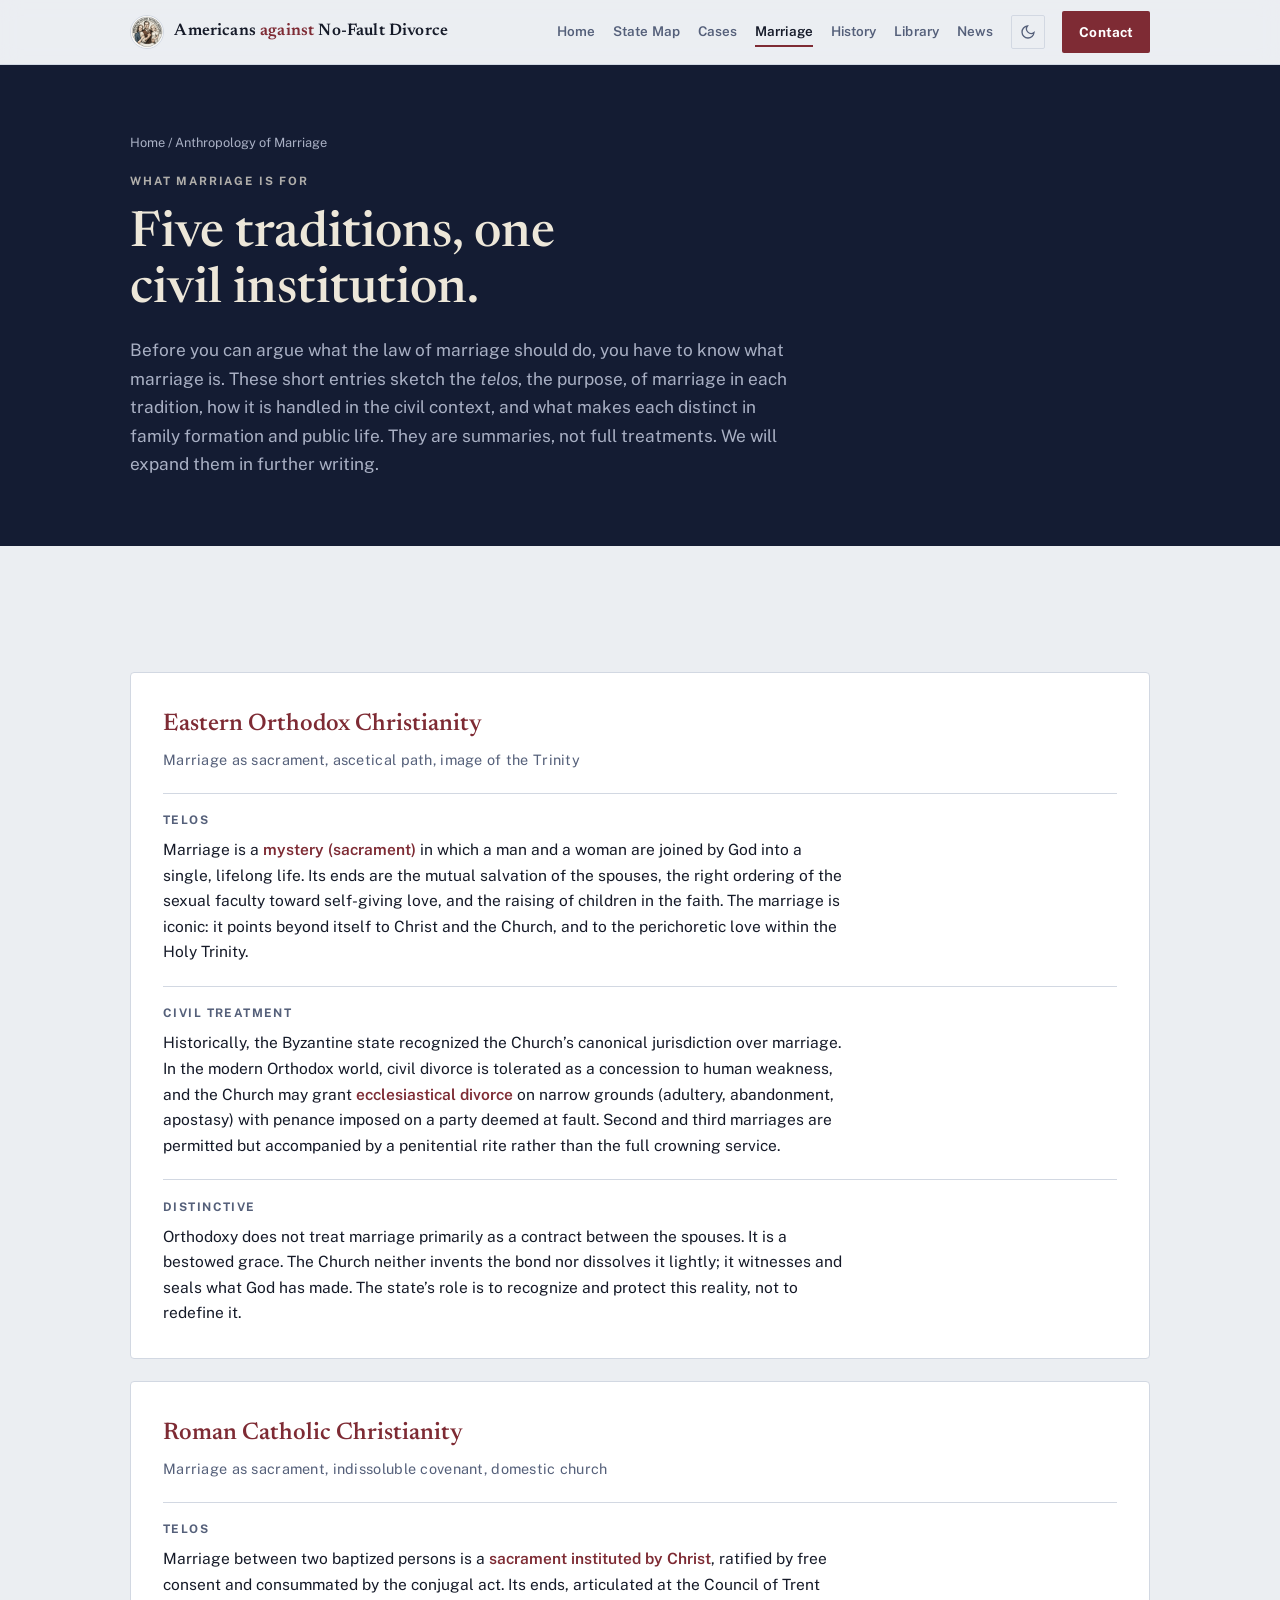
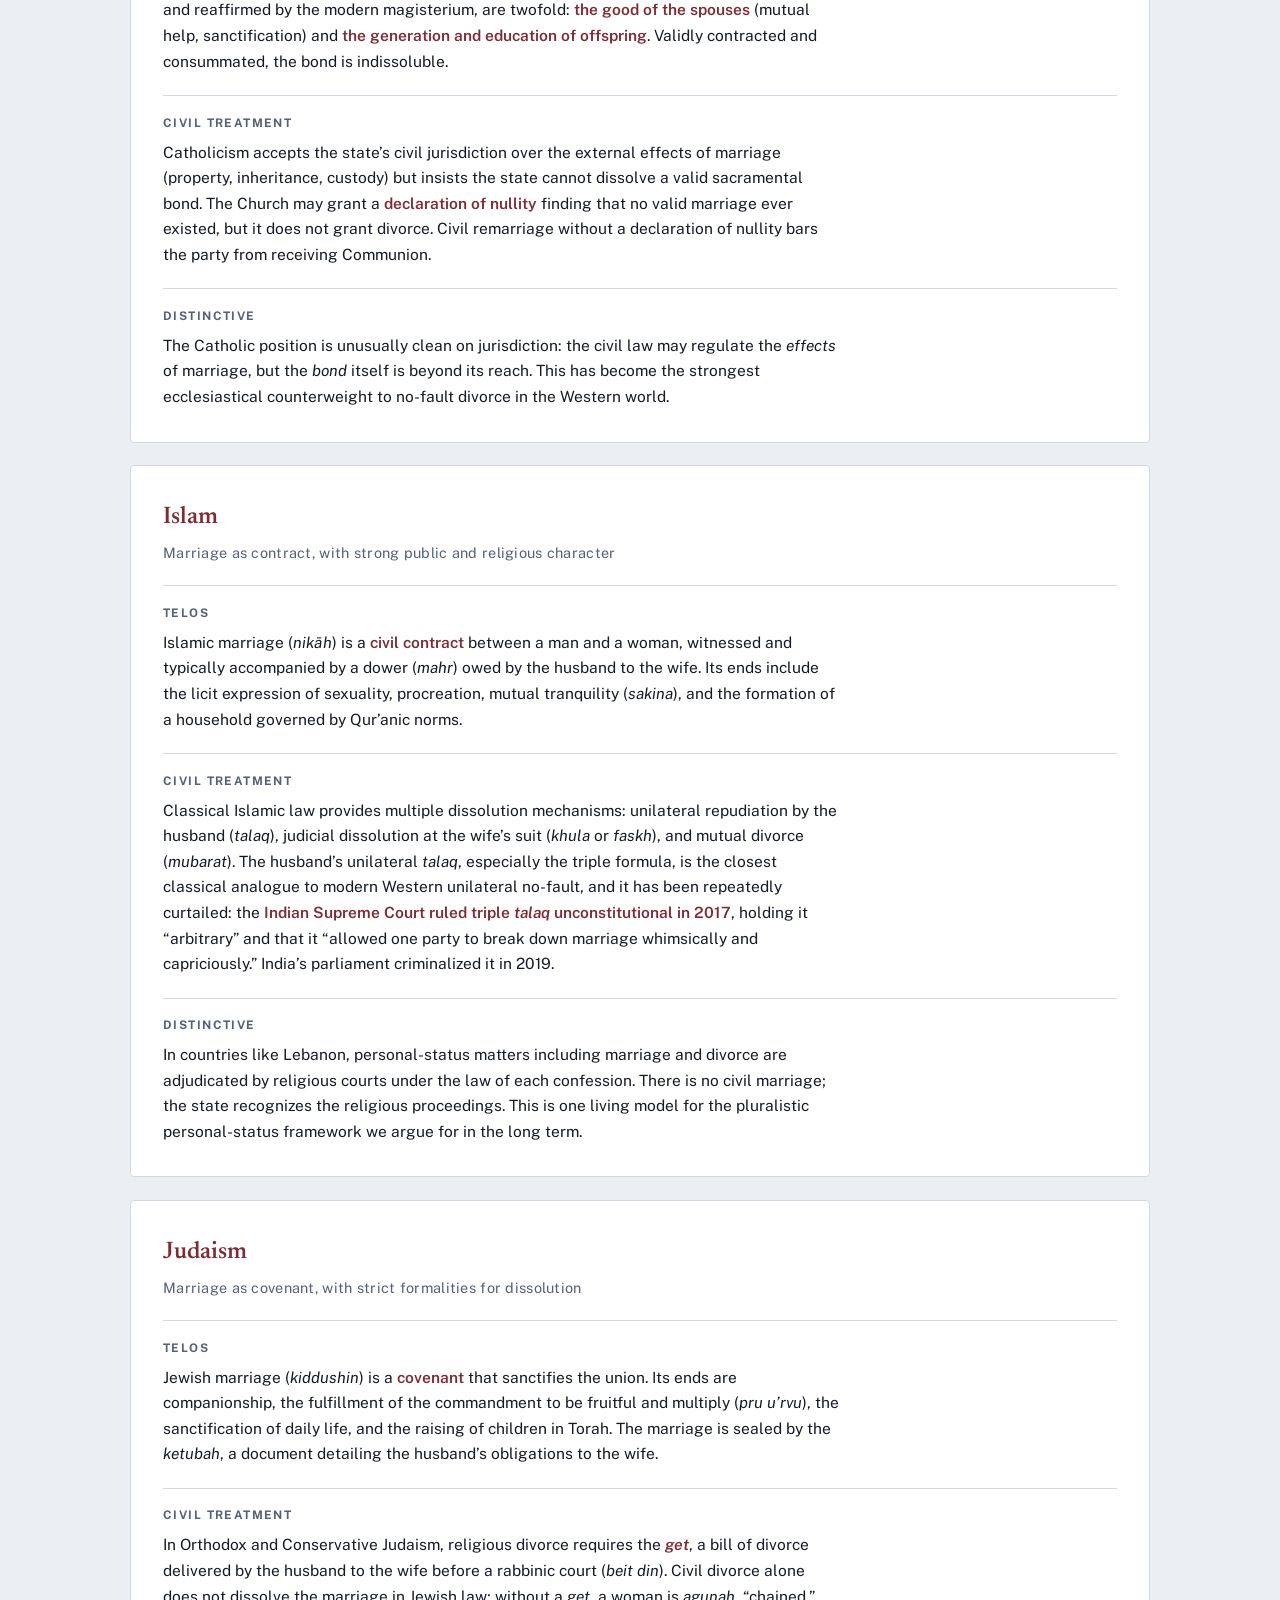
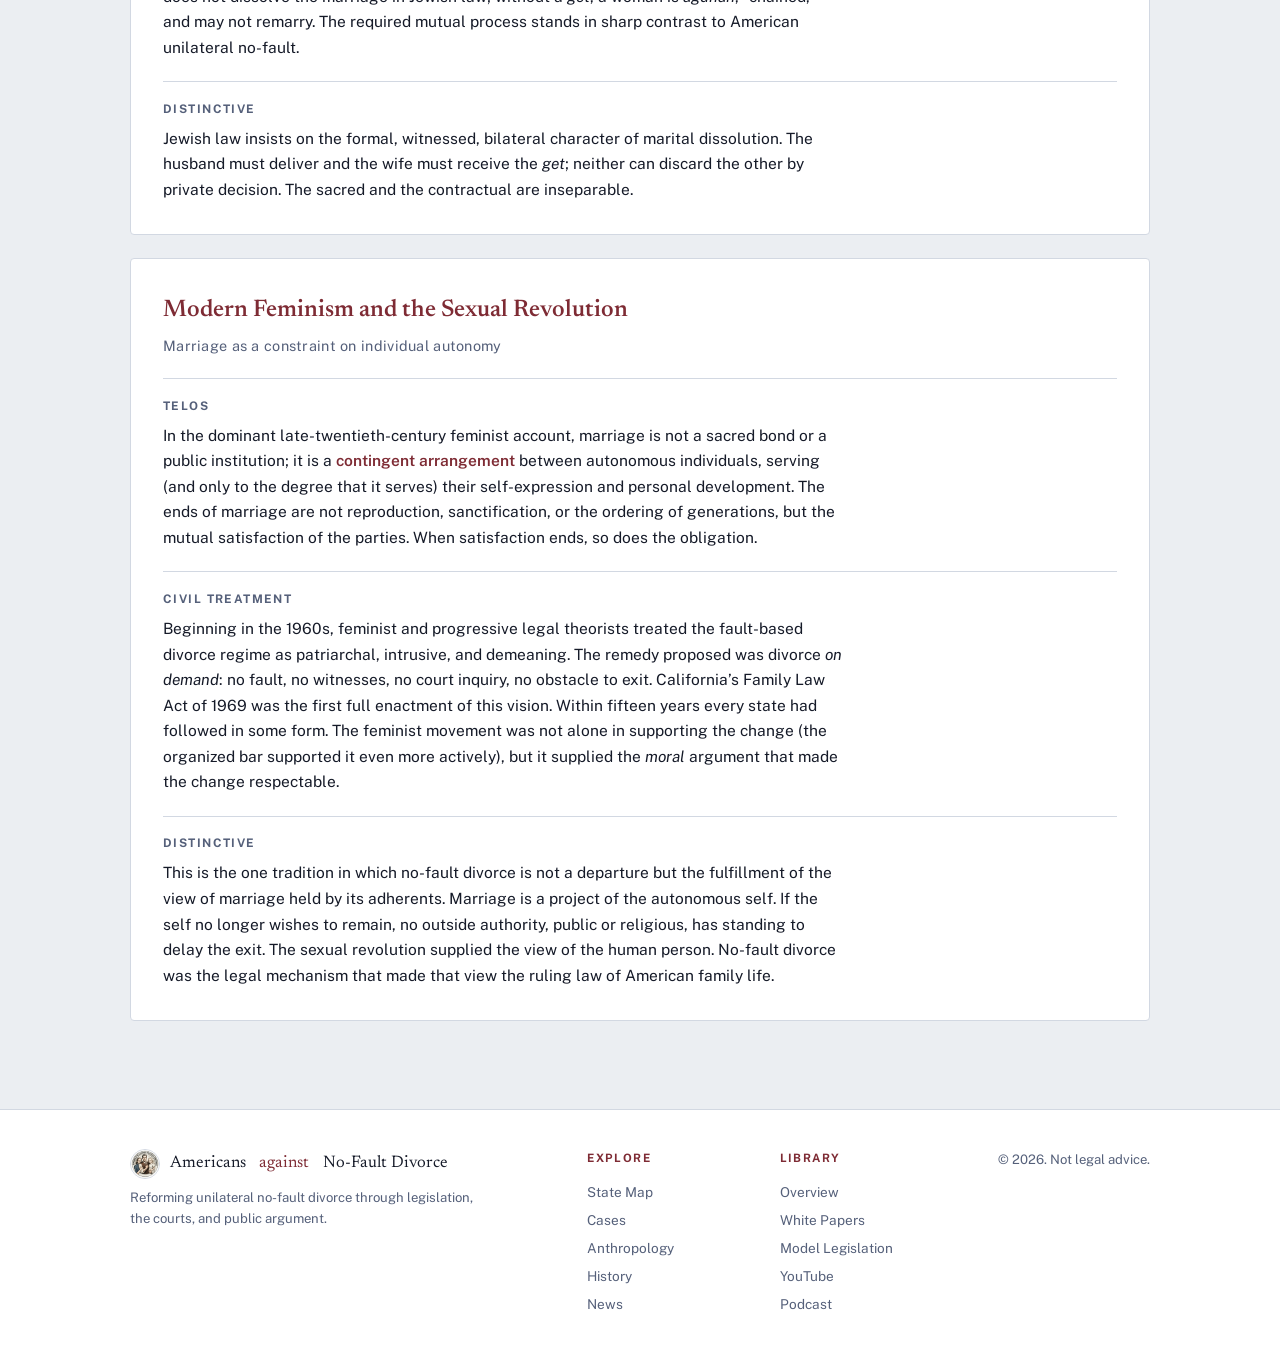
==== commit 25843a17: "Rename Support nav to Contact, wire contact form to email, drop tax-deductible line, add Suggested R" ====
--- a/anthropology.html
+++ b/anthropology.html
@@ -24,7 +24,7 @@
       <a href="news.html">News</a>
     </nav>
     <button class="themetoggle" id="themeBtn" aria-label="Toggle light or dark theme"><svg width="16" height="16" viewBox="0 0 24 24" fill="none" stroke="currentColor" stroke-width="2" aria-hidden="true"><path d="M21 12.8A9 9 0 1 1 11.2 3a7 7 0 0 0 9.8 9.8z"/></svg></button>
-    <a href="index.html#involved" class="btn">Support</a>
+    <a href="index.html#involved" class="btn">Contact</a>
   </div>
 </header>
 
@@ -108,7 +108,7 @@
       <small>Reforming unilateral no-fault divorce through legislation, the courts, and public argument.</small></div>
     <nav><div class="fhead">Explore</div><a href="index.html#map">State Map</a><a href="cases.html">Cases</a><a href="anthropology.html">Anthropology</a><a href="history.html">History</a><a href="news.html">News</a></nav>
     <nav><div class="fhead">Library</div><a href="library.html">Overview</a><a href="papers.html">White Papers</a><a href="bills.html">Model Legislation</a><a href="youtube.html">YouTube</a><a href="podcast.html">Podcast</a></nav>
-    <div class="fcol"><small>&copy; <span class="yr"></span>. Not legal advice.<br>Contributions are not tax-deductible.</small></div>
+    <div class="fcol"><small>&copy; <span class="yr"></span>. Not legal advice.</small></div>
   </div>
 </footer>
 <script src="site.js"></script>
--- a/site.css
+++ b/site.css
@@ -350,6 +350,12 @@
 .give .card h3{font-size:1.14rem;font-weight:560}
 .give .card p{color:var(--muted);font-size:.95rem}
 @media(max-width:760px){.give{grid-template-columns:1fr}}
+.readlist{display:grid;grid-template-columns:repeat(2,1fr);gap:1.1rem;margin-top:2.4rem}
+@media(max-width:720px){.readlist{grid-template-columns:1fr}}
+.readitem{background:var(--surface);border:1px solid var(--line);border-radius:4px;padding:1.4rem}
+.readitem h3{font-size:1.1rem;font-weight:560;line-height:1.3}
+.readitem .byline{font-family:var(--serif);font-style:italic;color:var(--accent);font-size:.98rem;margin:.3rem 0 .6rem}
+.readitem p{color:var(--muted);font-size:.95rem}
 .contactbar{margin-top:2.4rem;border:1px solid var(--line);border-radius:4px;background:var(--surface);
   padding:clamp(1.4rem,3vw,2rem)}
 .contactbar h3{font-size:1.25rem;font-weight:560;margin-bottom:.4rem}
